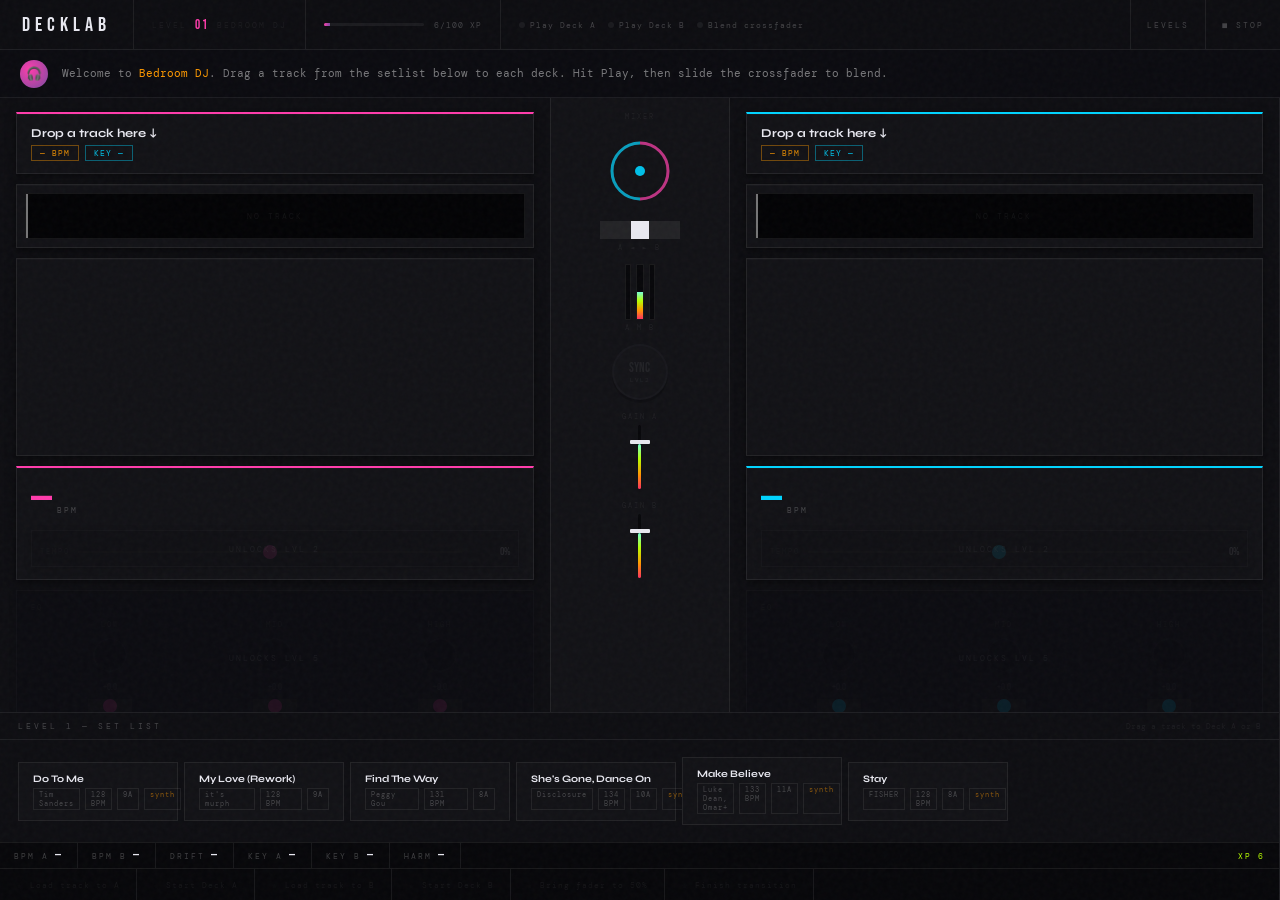
==== decklab-game.html @ 3d550852 "renamed" ====
<!DOCTYPE html>
<html lang="en">
<head>
<meta charset="UTF-8">
<meta name="viewport" content="width=device-width, initial-scale=1.0">
<title>DeckLab — Game</title>
<style>
@import url('https://fonts.googleapis.com/css2?family=Bebas+Neue&family=DM+Mono:wght@300;400;500&family=Syne:wght@600;700;800&display=swap');
:root{
  --void:#07070a;--surface:#0e0e12;--panel:#121216;--raised:#1a1a20;
  --border:rgba(255,255,255,.07);--rim:rgba(255,255,255,.12);
  --text:#e8e8f0;--muted:rgba(255,255,255,.22);--dim:rgba(255,255,255,.06);
  --pink:#ff3cac;--purple:#784ba0;--blue:#2575fc;
  --orange:#ff9a00;--cyan:#00d4ff;--green:#78ffd6;--acid:#b8ff00;
  --red:#ff3060;
}
*{margin:0;padding:0;box-sizing:border-box;}
html,body{height:100%;overflow:hidden;}
body{background:var(--void);color:var(--text);font-family:'DM Mono',monospace;display:flex;flex-direction:column;user-select:none;}
body::after{content:'';position:fixed;inset:0;pointer-events:none;z-index:9997;opacity:.03;background-image:url("data:image/svg+xml,%3Csvg viewBox='0 0 200 200' xmlns='http://www.w3.org/2000/svg'%3E%3Cfilter id='n'%3E%3CfeTurbulence type='fractalNoise' baseFrequency='0.9' numOctaves='4' stitchTiles='stitch'/%3E%3C/filter%3E%3Crect width='100%25' height='100%25' filter='url(%23n)'/%3E%3C/svg%3E");}

/* ── TOP BAR ── */
#topbar{
  height:50px;background:rgba(14,14,18,.95);border-bottom:1px solid var(--border);
  display:flex;align-items:center;flex-shrink:0;z-index:200;backdrop-filter:blur(20px);
}
.tb-logo{font-family:'Bebas Neue',sans-serif;font-size:20px;letter-spacing:5px;color:var(--text);padding:0 22px;border-right:1px solid var(--border);height:100%;display:flex;align-items:center;text-decoration:none;}
.tb-logo:hover{opacity:.7;}
.tb-seg{display:flex;align-items:center;gap:8px;padding:0 18px;border-right:1px solid var(--border);height:100%;}
.tb-lbl{font-size:8px;letter-spacing:2px;text-transform:uppercase;color:var(--dim);}
.tb-val{font-family:'Bebas Neue',sans-serif;font-size:14px;color:var(--text);}
.tb-lvl{font-family:'Bebas Neue',sans-serif;font-size:13px;letter-spacing:2px;color:var(--pink);}
/* XP bar */
.xp-wrap{display:flex;align-items:center;gap:10px;padding:0 18px;border-right:1px solid var(--border);height:100%;}
.xp-track{width:100px;height:3px;background:var(--dim);border-radius:2px;overflow:hidden;}
.xp-fill{height:100%;background:linear-gradient(90deg,var(--pink),var(--purple));transition:width .5s cubic-bezier(.22,1,.36,1);}
.xp-label{font-size:8px;letter-spacing:1px;color:var(--muted);}
/* Objectives */
.obj-strip{display:flex;align-items:center;gap:12px;padding:0 18px;height:100%;}
.obj-item{display:flex;align-items:center;gap:5px;font-size:8px;letter-spacing:1px;color:var(--muted);}
.obj-dot{width:6px;height:6px;border-radius:50%;background:var(--dim);transition:all .3s;flex-shrink:0;}
.obj-dot.done{background:var(--green);box-shadow:0 0 8px var(--green);}
.tb-right{margin-left:auto;display:flex;height:100%;}
.tb-btn{height:100%;padding:0 16px;border:none;border-left:1px solid var(--border);background:transparent;color:var(--muted);font-family:'DM Mono',monospace;font-size:8px;letter-spacing:2px;text-transform:uppercase;cursor:pointer;transition:all .2s;}
.tb-btn:hover{color:var(--text);background:var(--raised);}

/* ── COACH ── */
#coachbar{
  min-height:48px;background:rgba(12,12,16,.95);border-bottom:1px solid var(--border);
  display:flex;align-items:center;padding:8px 20px;gap:14px;flex-shrink:0;
}
.coach-aura{width:28px;height:28px;border-radius:50%;background:radial-gradient(circle at 35% 35%,var(--pink),var(--purple));display:flex;align-items:center;justify-content:center;font-size:13px;flex-shrink:0;}
.coach-msg{font-size:11px;color:rgba(255,255,255,.45);flex:1;line-height:1.6;}
.coach-msg em{font-style:normal;color:var(--cyan);}
.coach-msg strong{font-style:normal;color:var(--orange);font-weight:400;}
.quiz-area{display:flex;align-items:center;gap:6px;flex-wrap:wrap;}
.qbtn{padding:4px 12px;font-size:8px;font-family:'DM Mono',monospace;letter-spacing:1px;border:1px solid var(--border);background:transparent;color:var(--muted);cursor:pointer;transition:all .15s;}
.qbtn:hover{border-color:var(--cyan);color:var(--cyan);}
.qbtn.correct{border-color:var(--green)!important;color:var(--green)!important;}
.qbtn.wrong{border-color:var(--red)!important;color:var(--red)!important;}

/* ── MAIN LAYOUT ── */
#main{flex:1;display:flex;overflow:hidden;}
#board-area{flex:1;display:flex;flex-direction:column;overflow:hidden;}
#crowd-panel{width:0;background:var(--surface);border-left:1px solid var(--border);transition:width .4s cubic-bezier(.22,1,.36,1);overflow:hidden;flex-shrink:0;}
#crowd-panel.open{width:260px;}

/* ── DJ BOARD ── */
#dj-board{
  flex:1;display:grid;
  grid-template-columns:1fr 180px 1fr;
  overflow:hidden;background:var(--surface);
}

/* ── DECK SIDE ── */
.deck-side{display:flex;flex-direction:column;overflow:hidden;}
.deck-top{padding:14px 16px;display:flex;flex-direction:column;gap:10px;overflow-y:auto;flex:1;}
.deck-top::-webkit-scrollbar{width:2px;}
.deck-top::-webkit-scrollbar-thumb{background:var(--border);}

/* hardware panel */
.hw{background:var(--panel);border:1px solid var(--border);padding:12px 14px;position:relative;box-shadow:inset 0 1px 0 rgba(255,255,255,.02),0 2px 8px rgba(0,0,0,.5);}
.hw.a-top{border-top:2px solid var(--pink);}
.hw.b-top{border-top:2px solid var(--cyan);}
.hw.locked{opacity:.22;pointer-events:none;position:relative;}
.unlock-chip{position:absolute;inset:0;display:flex;align-items:center;justify-content:center;font-size:8px;letter-spacing:2px;text-transform:uppercase;color:var(--muted);z-index:5;background:rgba(7,7,10,.6);}

/* track info */
.track-info{display:flex;flex-direction:column;gap:5px;}
.track-name{font-family:'Syne',sans-serif;font-size:12px;font-weight:700;white-space:nowrap;overflow:hidden;text-overflow:ellipsis;}
.track-meta{display:flex;gap:6px;flex-wrap:wrap;}
.tmeta{font-size:8px;letter-spacing:1px;text-transform:uppercase;padding:2px 8px;border:1px solid var(--border);color:var(--muted);}
.tmeta.bpm{border-color:rgba(255,154,0,.4);color:rgba(255,154,0,.9);}
.tmeta.key{border-color:rgba(0,212,255,.4);color:rgba(0,212,255,.9);}
.tmeta.compat{border-color:rgba(120,255,214,.4);color:rgba(120,255,214,.9);}
.tmeta.clash{border-color:rgba(255,48,96,.4);color:rgba(255,48,96,.9);}

/* waveform */
.wf{position:relative;height:46px;background:#030305;border:1px solid var(--border);overflow:hidden;}
.wfc{width:100%;height:100%;display:block;}
.wf-ph{position:absolute;top:0;bottom:0;left:0;width:2px;background:rgba(255,255,255,.45);will-change:left;}
.wf-hint{position:absolute;inset:0;display:flex;align-items:center;justify-content:center;font-size:8px;letter-spacing:2px;text-transform:uppercase;color:var(--dim);}

/* PLATTER */
.platter-outer{
  display:flex;justify-content:center;align-items:center;padding:10px;
  background:var(--panel);border:1px solid var(--border);
}
.platter-c{cursor:grab;display:block;}
.platter-c:active{cursor:grabbing;}

/* BPM display */
.bpm-display{display:flex;align-items:baseline;gap:5px;}
.bpm-num{font-family:'Bebas Neue',sans-serif;font-size:42px;line-height:1;}
.deck-a .bpm-num{color:var(--pink);}
.deck-b .bpm-num{color:var(--cyan);}
.bpm-u{font-size:8px;letter-spacing:2px;color:var(--muted);}

/* sliders */
.sl-row{display:flex;align-items:center;gap:8px;margin-top:6px;}
.sl-lbl{font-size:7px;letter-spacing:2px;text-transform:uppercase;color:var(--muted);width:30px;flex-shrink:0;}
.sl-val{font-family:'Bebas Neue',sans-serif;font-size:11px;width:40px;text-align:right;flex-shrink:0;}
input[type=range]{flex:1;-webkit-appearance:none;height:2px;background:var(--border);outline:none;cursor:pointer;}
input[type=range]::-webkit-slider-thumb{-webkit-appearance:none;width:14px;height:14px;border-radius:50%;cursor:grab;transition:transform .1s;}
input[type=range]:active::-webkit-slider-thumb{transform:scale(1.2);}
.deck-a input[type=range]::-webkit-slider-thumb{background:var(--pink);}
.deck-b input[type=range]::-webkit-slider-thumb{background:var(--cyan);}

/* EQ section */
.eq-section{display:grid;grid-template-columns:1fr 1fr 1fr;gap:8px;}
.eq-band{display:flex;flex-direction:column;align-items:center;gap:4px;}
.eq-band-lbl{font-size:7px;letter-spacing:2px;text-transform:uppercase;color:var(--muted);}
.knob-outer{position:relative;width:44px;}
.knob-c{display:block;cursor:ns-resize;}
.knob-val{font-family:'Bebas Neue',sans-serif;font-size:10px;text-align:center;color:var(--muted);}
/* EQ slider under knob */
.eq-sl{width:44px;-webkit-appearance:none;height:2px;background:var(--border);outline:none;cursor:pointer;margin-top:2px;}
.eq-sl::-webkit-slider-thumb{-webkit-appearance:none;width:10px;height:10px;border-radius:50%;cursor:grab;}
.deck-a .eq-sl::-webkit-slider-thumb{background:var(--pink);}
.deck-b .eq-sl::-webkit-slider-thumb{background:var(--cyan);}

/* transport buttons */
.transport{display:flex;gap:5px;align-items:center;}
.t-btn{flex:1;padding:9px 6px;font-size:8px;letter-spacing:1px;text-transform:uppercase;font-family:'DM Mono',monospace;border:1px solid var(--border);background:var(--raised);color:var(--muted);cursor:pointer;transition:all .15s;box-shadow:0 2px 0 rgba(0,0,0,.5);}
.t-btn:hover{color:var(--text);border-color:var(--rim);}
.t-btn:active{transform:translateY(1px);box-shadow:none;}
.t-btn.playing{border-color:var(--pink);color:var(--pink);background:rgba(255,60,172,.06);}
.deck-b .t-btn.playing{border-color:var(--cyan);color:var(--cyan);background:rgba(0,212,255,.06);}
.t-btn.cue-on{border-color:var(--acid);color:var(--acid);}
.cue-round{width:38px;height:38px;border-radius:50%;border:2px solid var(--border);background:var(--raised);font-size:7px;letter-spacing:1px;text-transform:uppercase;font-family:'DM Mono',monospace;color:var(--muted);cursor:pointer;transition:all .15s;flex-shrink:0;}
.deck-a .cue-round.on{border-color:var(--pink);color:var(--pink);}
.deck-b .cue-round.on{border-color:var(--cyan);color:var(--cyan);}

/* ── MIXER CENTER ── */
#mixer{
  background:var(--panel);border-left:1px solid var(--border);border-right:1px solid var(--border);
  display:flex;flex-direction:column;align-items:center;padding:14px 10px;gap:12px;overflow-y:auto;
}
#mixer::-webkit-scrollbar{width:2px;}
.mx-lbl{font-size:7px;letter-spacing:2px;text-transform:uppercase;color:var(--dim);}
#xf-ring{display:block;}
.xf-wrap{display:flex;flex-direction:column;align-items:center;gap:4px;width:100%;}
#xf-range{width:80px;}
#xf-range::-webkit-slider-thumb{background:var(--text);width:18px;height:18px;border-radius:0;}
.vu-row{display:flex;gap:5px;align-items:flex-end;}
.vu-col{display:flex;flex-direction:column;align-items:center;gap:3px;}
.vu{width:6px;height:56px;background:var(--void);border:1px solid var(--border);border-radius:1px;position:relative;overflow:hidden;}
.vu-fill{position:absolute;bottom:0;left:0;right:0;background:linear-gradient(to top,var(--red),var(--orange),var(--acid),var(--green));transition:height .06s;}
.sync-round{
  width:56px;height:56px;border-radius:50%;border:2px solid var(--border);
  background:var(--raised);font-family:'Bebas Neue',sans-serif;font-size:13px;
  color:var(--muted);cursor:pointer;transition:all .25s;
  box-shadow:0 3px 0 rgba(0,0,0,.6);display:flex;flex-direction:column;align-items:center;justify-content:center;
}
.sync-round:active{transform:translateY(2px);box-shadow:none;}
.sync-round.on{border-color:var(--acid);color:var(--acid);box-shadow:0 3px 0 rgba(0,0,0,.6),0 0 20px rgba(184,255,0,.15);}
.sync-sub{font-size:6px;letter-spacing:1px;font-family:'DM Mono',monospace;color:inherit;}
.gain-wrap{width:100%;display:flex;flex-direction:column;align-items:center;gap:4px;}
.fader-t{width:3px;height:64px;background:var(--void);border-radius:2px;position:relative;cursor:ns-resize;margin:0 auto;}
.fader-fill{position:absolute;bottom:0;left:0;right:0;border-radius:2px;background:linear-gradient(to top,var(--red),var(--orange),var(--acid),var(--green));}
.fader-th{position:absolute;left:50%;transform:translateX(-50%);width:20px;height:4px;background:var(--text);border-radius:1px;cursor:ns-resize;}

/* ── STATUS BAR ── */
#statusbar{
  height:26px;background:var(--void);border-top:1px solid var(--border);
  display:flex;align-items:center;flex-shrink:0;font-size:8px;letter-spacing:2px;text-transform:uppercase;color:var(--muted);
}
.sb{display:flex;align-items:center;gap:6px;padding:0 14px;border-right:1px solid var(--border);height:100%;}
.sb-v{color:var(--text);font-family:'Bebas Neue',sans-serif;font-size:12px;}
.ok{color:var(--green)!important;}.warn{color:var(--orange)!important;}.bad{color:var(--red)!important;}
.sb-right{margin-left:auto;border-right:none;color:var(--acid);}

/* ── SETLIST PANEL (below board) ── */
#setlist-panel{
  height:130px;background:var(--surface);border-top:1px solid var(--border);
  flex-shrink:0;display:flex;flex-direction:column;overflow:hidden;
}
.sl-header{display:flex;align-items:center;padding:8px 18px;border-bottom:1px solid var(--border);gap:10px;}
.sl-header-label{font-size:8px;letter-spacing:3px;text-transform:uppercase;color:var(--muted);}
.sl-hint{font-size:8px;color:var(--dim);margin-left:auto;}
.sl-tracks{display:flex;gap:6px;padding:10px 18px;overflow-x:auto;flex:1;align-items:center;}
.sl-tracks::-webkit-scrollbar{height:2px;}
.sl-tracks::-webkit-scrollbar-thumb{background:var(--border);}

.track-card{
  flex-shrink:0;padding:10px 14px;
  background:var(--panel);border:1px solid var(--border);
  cursor:grab;transition:all .2s;width:160px;
  position:relative;
}
.track-card:hover{border-color:var(--rim);}
.track-card.dragging{opacity:.4;cursor:grabbing;}
.track-card.played{opacity:.35;}
.tc-name{font-family:'Syne',sans-serif;font-size:10px;font-weight:700;white-space:nowrap;overflow:hidden;text-overflow:ellipsis;margin-bottom:3px;}
.tc-meta{display:flex;gap:5px;}
.tc-tag{font-size:7px;letter-spacing:1px;padding:1px 5px;border:1px solid var(--border);color:var(--muted);}

/* Drop zones on decks */
.deck-drop-zone{
  position:absolute;inset:0;border:2px dashed transparent;
  background:transparent;transition:all .2s;z-index:10;pointer-events:none;
}
.deck-drop-zone.active{
  border-color:rgba(255,255,255,.2);
  background:rgba(255,255,255,.03);
}

/* ── CAMELOT POPUP ── */
#camelot-modal{
  position:fixed;inset:0;z-index:9500;
  background:rgba(7,7,10,.88);backdrop-filter:blur(20px);
  display:none;align-items:center;justify-content:center;
}
#camelot-modal.show{display:flex;}
.cm-box{background:var(--surface);border:1px solid var(--border);padding:36px;max-width:520px;width:90%;}
.cm-title{font-family:'Bebas Neue',sans-serif;font-size:42px;margin-bottom:6px;}
.cm-sub{font-size:10px;color:var(--muted);margin-bottom:24px;line-height:1.7;}
#camelot-canvas{display:block;margin:0 auto 20px;}
.cm-close{padding:10px 24px;font-size:9px;letter-spacing:3px;text-transform:uppercase;font-family:'DM Mono',monospace;border:1px solid var(--border);background:transparent;color:var(--muted);cursor:pointer;transition:all .2s;}
.cm-close:hover{border-color:var(--rim);color:var(--text);}

/* ── CROWD PANEL ── */
#crowd-panel{display:flex;flex-direction:column;}
.crowd-header{padding:14px 16px;border-bottom:1px solid var(--border);}
.crowd-title{font-size:9px;letter-spacing:3px;text-transform:uppercase;color:var(--muted);margin-bottom:4px;}
.crowd-meters{display:flex;gap:16px;margin-top:8px;}
.cm-item{flex:1;}
.cm-item-lbl{font-size:7px;letter-spacing:1px;text-transform:uppercase;color:var(--dim);margin-bottom:4px;}
.cm-bar{height:3px;background:var(--dim);border-radius:2px;overflow:hidden;}
.cm-fill{height:100%;border-radius:2px;transition:width .8s ease;}
.crowd-msgs{flex:1;overflow-y:auto;padding:8px;display:flex;flex-direction:column;gap:5px;}
.crowd-msgs::-webkit-scrollbar{width:2px;}
.crowd-msg-bubble{
  background:var(--panel);border:1px solid var(--border);
  padding:8px 10px;font-size:9px;line-height:1.5;
  color:rgba(255,255,255,.5);border-radius:2px;
  animation:msgIn .3s ease;
}
.crowd-msg-bubble .msg-name{color:var(--orange);font-size:8px;letter-spacing:1px;display:block;margin-bottom:3px;}
@keyframes msgIn{from{opacity:0;transform:translateY(6px)}to{opacity:1;transform:none}}

/* ── LEVEL COMPLETE ── */
#lvl-complete{
  position:fixed;inset:0;z-index:9800;
  background:rgba(7,7,10,.96);backdrop-filter:blur(20px);
  display:none;flex-direction:column;align-items:center;justify-content:center;padding:40px;
}
#lvl-complete.show{display:flex;}
.lc-eye{font-size:9px;letter-spacing:4px;text-transform:uppercase;color:var(--muted);margin-bottom:10px;}
.lc-title{font-family:'Bebas Neue',sans-serif;font-size:80px;color:#fff;line-height:.9;margin-bottom:6px;text-align:center;}
.lc-stars-row{display:flex;gap:12px;font-size:40px;margin:20px 0;}
.lc-grid{display:flex;gap:2px;margin-bottom:32px;}
.lc-stat{background:var(--surface);border:1px solid var(--border);padding:20px 28px;text-align:center;}
.lc-sv{font-family:'Bebas Neue',sans-serif;font-size:48px;color:var(--pink);line-height:1;}
.lc-sl{font-size:8px;letter-spacing:2px;text-transform:uppercase;color:var(--muted);margin-top:4px;}
.lc-tip{max-width:440px;font-size:11px;line-height:1.9;color:rgba(255,255,255,.3);text-align:center;margin-bottom:30px;}
.lc-actions{display:flex;gap:10px;}
.lc-btn{padding:12px 28px;font-size:9px;letter-spacing:3px;text-transform:uppercase;font-family:'DM Mono',monospace;border:1px solid;cursor:pointer;background:transparent;transition:all .2s;}
.lc-btn.p{border-color:var(--pink);color:var(--pink);}
.lc-btn.p:hover{background:var(--pink);color:var(--void);}
.lc-btn.s{border-color:var(--border);color:var(--muted);}
.lc-btn.s:hover{border-color:var(--rim);color:var(--text);}

/* ── TASK TIMELINE ── */
#task-bar{
  height:32px;background:var(--void);border-top:1px solid var(--border);
  display:flex;align-items:center;gap:0;flex-shrink:0;overflow:hidden;
}
.task-item{
  display:flex;align-items:center;gap:6px;padding:0 16px;
  border-right:1px solid var(--border);height:100%;
  font-size:8px;letter-spacing:1px;color:var(--dim);white-space:nowrap;
}
.task-star{font-size:11px;opacity:.2;transition:all .3s;}
.task-star.earned{opacity:1;text-shadow:0 0 10px var(--acid);}

/* toast */
#toast{
  position:fixed;bottom:44px;left:50%;transform:translateX(-50%) translateY(12px);
  opacity:0;background:var(--surface);border:1px solid rgba(120,255,214,.25);
  padding:10px 24px;font-size:9px;letter-spacing:3px;text-transform:uppercase;
  color:var(--green);transition:all .35s;pointer-events:none;z-index:9000;
}
#toast.show{opacity:1;transform:translateX(-50%) translateY(0);}

::-webkit-scrollbar{width:2px;}::-webkit-scrollbar-track{background:transparent;}::-webkit-scrollbar-thumb{background:var(--border);}
</style>
</head>
<body>

<!-- TOP BAR -->
<div id="topbar">
  <a href="decklab-landing.html" class="tb-logo">DeckLab</a>
  <div class="tb-seg">
    <span class="tb-lbl">LEVEL</span>
    <span class="tb-lvl" id="tb-lvl">01</span>
    <span class="tb-lbl" id="tb-lvlname">Bedroom DJ</span>
  </div>
  <div class="xp-wrap">
    <div class="xp-track"><div class="xp-fill" id="xp-fill" style="width:0%"></div></div>
    <span class="xp-label"><span id="xp-now">0</span>/<span id="xp-max">100</span> XP</span>
  </div>
  <div class="obj-strip" id="obj-strip"></div>
  <div class="tb-right">
    <button class="tb-btn" onclick="window.location='decklab-levels.html'">Levels</button>
    <button class="tb-btn" onclick="hardStop()">■ Stop</button>
  </div>
</div>

<!-- COACH -->
<div id="coachbar">
  <div class="coach-aura">🎧</div>
  <div class="coach-msg" id="coach-msg">Loading level…</div>
  <div class="quiz-area" id="quiz-area"></div>
</div>

<!-- MAIN -->
<div id="main">
  <div id="board-area">

    <!-- DJ BOARD -->
    <div id="dj-board">

      <!-- DECK A -->
      <div class="deck-side deck-a" id="deck-a-side">
        <div class="deck-top" id="dt-a">
          <div class="deck-drop-zone" id="drop-a"></div>

          <!-- Track info -->
          <div class="hw a-top">
            <div class="track-info" id="tinfo-a">
              <div class="track-name" id="tname-a">Drop a track here ↓</div>
              <div class="track-meta" id="tmeta-a">
                <span class="tmeta bpm" id="tbpm-a">— BPM</span>
                <span class="tmeta key" id="tkey-a">Key —</span>
              </div>
            </div>
          </div>

          <!-- Waveform -->
          <div class="hw" style="padding:8px;">
            <div class="wf" id="wf-a">
              <canvas class="wfc" id="wfc-a"></canvas>
              <div class="wf-ph" id="ph-a" style="left:0"></div>
              <div class="wf-hint" id="wfh-a">NO TRACK</div>
            </div>
          </div>

          <!-- Platter -->
          <div class="platter-outer hw">
            <canvas class="platter-c" id="plt-a" width="176" height="176"></canvas>
          </div>

          <!-- BPM + Pitch (locked L1) -->
          <div class="hw a-top">
            <div class="bpm-display">
              <span class="bpm-num" id="bnum-a">—</span>
              <span class="bpm-u">BPM</span>
            </div>
            <div class="hw locked" id="pitch-a-wrap" style="margin-top:8px;padding:8px;">
              <div class="unlock-chip" id="pitch-a-lock">Unlocks Lvl 2</div>
              <div class="sl-row">
                <span class="sl-lbl">TEMPO</span>
                <input type="range" id="pitch-a" min="-8" max="8" step="0.05" value="0" oninput="pitchChange('a')">
                <span class="sl-val" id="pval-a">0%</span>
              </div>
            </div>
          </div>

          <!-- EQ (locked L1-4) -->
          <div class="hw locked" id="eq-a-wrap">
            <div class="unlock-chip" id="eq-a-lock">Unlocks Lvl 5</div>
            <div style="font-size:7px;letter-spacing:2px;text-transform:uppercase;color:var(--muted);margin-bottom:8px;">EQ</div>
            <div class="eq-section" id="eq-a"></div>
          </div>

          <!-- Transport -->
          <div class="hw a-top">
            <div class="transport">
              <button class="t-btn" style="flex:2;padding:10px;" id="pbtn-a" onclick="togglePlay('a')">▶ PLAY</button>
              <button class="t-btn" id="nudge-al" onclick="nudge('a',-0.08)" style="opacity:.25;pointer-events:none">◀</button>
              <button class="t-btn" id="nudge-ar" onclick="nudge('a',0.08)" style="opacity:.25;pointer-events:none">▶</button>
              <button class="cue-round" id="cbtn-a" onclick="hitCue('a')">CUE</button>
            </div>
          </div>
        </div>
      </div>

      <!-- MIXER -->
      <div id="mixer">
        <div class="mx-lbl">MIXER</div>
        <canvas id="xf-ring" width="76" height="76"></canvas>
        <div class="xf-wrap">
          <input type="range" id="xf-range" min="0" max="100" value="50" oninput="xfChange()">
          <div class="mx-lbl">A ◄ ► B</div>
        </div>
        <div class="vu-row">
          <div class="vu-col"><div class="vu"><div class="vu-fill" id="vu-a" style="height:0%"></div></div><div class="mx-lbl">A</div></div>
          <div class="vu-col"><div class="vu" style="width:8px"><div class="vu-fill" id="vu-m" style="height:50%"></div></div><div class="mx-lbl">M</div></div>
          <div class="vu-col"><div class="vu"><div class="vu-fill" id="vu-b" style="height:0%"></div></div><div class="mx-lbl">B</div></div>
        </div>
        <button class="sync-round" id="sync-btn" onclick="syncDecks()">
          SYNC<span class="sync-sub" id="sync-sub">LVL2</span>
        </button>
        <div class="gain-wrap">
          <div class="mx-lbl">GAIN A</div>
          <div class="fader-t" id="gain-a-t">
            <div class="fader-fill" id="gain-a-fill" style="height:70%"></div>
            <div class="fader-th" id="gain-a-th" style="bottom:70%"></div>
          </div>
        </div>
        <div class="gain-wrap">
          <div class="mx-lbl">GAIN B</div>
          <div class="fader-t" id="gain-b-t">
            <div class="fader-fill" id="gain-b-fill" style="height:70%"></div>
            <div class="fader-th" id="gain-b-th" style="bottom:70%"></div>
          </div>
        </div>
      </div>

      <!-- DECK B -->
      <div class="deck-side deck-b" id="deck-b-side">
        <div class="deck-top" id="dt-b">
          <div class="deck-drop-zone" id="drop-b"></div>

          <div class="hw b-top">
            <div class="track-info" id="tinfo-b">
              <div class="track-name" id="tname-b">Drop a track here ↓</div>
              <div class="track-meta" id="tmeta-b">
                <span class="tmeta bpm" id="tbpm-b">— BPM</span>
                <span class="tmeta key" id="tkey-b">Key —</span>
              </div>
            </div>
          </div>

          <div class="hw" style="padding:8px;">
            <div class="wf" id="wf-b">
              <canvas class="wfc" id="wfc-b"></canvas>
              <div class="wf-ph" id="ph-b" style="left:0"></div>
              <div class="wf-hint" id="wfh-b">NO TRACK</div>
            </div>
          </div>

          <div class="platter-outer hw">
            <canvas class="platter-c" id="plt-b" width="176" height="176"></canvas>
          </div>

          <div class="hw b-top">
            <div class="bpm-display">
              <span class="bpm-num" id="bnum-b">—</span>
              <span class="bpm-u">BPM</span>
            </div>
            <div class="hw locked" id="pitch-b-wrap" style="margin-top:8px;padding:8px;">
              <div class="unlock-chip" id="pitch-b-lock">Unlocks Lvl 2</div>
              <div class="sl-row">
                <span class="sl-lbl">TEMPO</span>
                <input type="range" id="pitch-b" min="-8" max="8" step="0.05" value="0" oninput="pitchChange('b')">
                <span class="sl-val" id="pval-b">0%</span>
              </div>
            </div>
          </div>

          <div class="hw locked" id="eq-b-wrap">
            <div class="unlock-chip" id="eq-b-lock">Unlocks Lvl 5</div>
            <div style="font-size:7px;letter-spacing:2px;text-transform:uppercase;color:var(--muted);margin-bottom:8px;">EQ</div>
            <div class="eq-section" id="eq-b"></div>
          </div>

          <div class="hw b-top">
            <div class="transport">
              <button class="t-btn" style="flex:2;padding:10px;" id="pbtn-b" onclick="togglePlay('b')">▶ PLAY</button>
              <button class="t-btn" id="nudge-bl" onclick="nudge('b',-0.08)" style="opacity:.25;pointer-events:none">◀</button>
              <button class="t-btn" id="nudge-br" onclick="nudge('b',0.08)" style="opacity:.25;pointer-events:none">▶</button>
              <button class="cue-round" id="cbtn-b" onclick="hitCue('b')">CUE</button>
            </div>
          </div>
        </div>
      </div>
    </div><!-- /dj-board -->

    <!-- SETLIST -->
    <div id="setlist-panel">
      <div class="sl-header">
        <span class="sl-header-label" id="sl-level-label">Level 1 — Set List</span>
        <span class="sl-hint">Drag a track to Deck A or B</span>
      </div>
      <div class="sl-tracks" id="sl-tracks"></div>
    </div>

    <!-- STATUS BAR -->
    <div id="statusbar">
      <div class="sb"><span>BPM A</span><span class="sb-v" id="sb-ba">—</span></div>
      <div class="sb"><span>BPM B</span><span class="sb-v" id="sb-bb">—</span></div>
      <div class="sb"><span>DRIFT</span><span class="sb-v" id="sb-drift">—</span></div>
      <div class="sb"><span>KEY A</span><span class="sb-v" id="sb-ka">—</span></div>
      <div class="sb"><span>KEY B</span><span class="sb-v" id="sb-kb">—</span></div>
      <div class="sb"><span>HARM</span><span class="sb-v" id="sb-harm">—</span></div>
      <div class="sb sb-right">XP <span id="sb-xp">0</span></div>
    </div>

    <!-- TASK TIMELINE -->
    <div id="task-bar" id="task-bar"></div>
  </div><!-- /board-area -->

  <!-- CROWD PANEL -->
  <div id="crowd-panel">
    <div class="crowd-header">
      <div class="crowd-title">Crowd Sim</div>
      <div class="crowd-meters">
        <div class="cm-item">
          <div class="cm-item-lbl">Energy</div>
          <div class="cm-bar"><div class="cm-fill" id="crowd-energy" style="width:30%;background:linear-gradient(90deg,var(--pink),var(--orange))"></div></div>
        </div>
        <div class="cm-item">
          <div class="cm-item-lbl">Vibe</div>
          <div class="cm-bar"><div class="cm-fill" id="crowd-vibe" style="width:50%;background:linear-gradient(90deg,var(--blue),var(--cyan))"></div></div>
        </div>
      </div>
    </div>
    <div class="crowd-msgs" id="crowd-msgs"></div>
  </div>
</div><!-- /main -->

<!-- CAMELOT POPUP -->
<div id="camelot-modal">
  <div class="cm-box">
    <div class="cm-title">Camelot Wheel</div>
    <div class="cm-sub">Adjacent keys (±1) blend harmonically. Same number = perfect match.<br>Letters: A = minor, B = major. Mix within neighbors to stay musical.</div>
    <canvas id="camelot-canvas" width="280" height="280"></canvas>
    <button class="cm-close" onclick="document.getElementById('camelot-modal').classList.remove('show')">Close → Keep Mixing</button>
  </div>
</div>

<!-- LEVEL COMPLETE -->
<div id="lvl-complete">
  <div class="lc-eye">Level Complete</div>
  <div class="lc-title" id="lc-title">BEDROOM DJ</div>
  <div class="lc-stars-row" id="lc-stars-row">⭐⭐⭐</div>
  <div class="lc-grid">
    <div class="lc-stat"><div class="lc-sv" id="lc-xp">0</div><div class="lc-sl">XP</div></div>
    <div class="lc-stat"><div class="lc-sv" id="lc-objs">0/3</div><div class="lc-sl">Objectives</div></div>
    <div class="lc-stat"><div class="lc-sv" id="lc-time">0:00</div><div class="lc-sl">Time</div></div>
  </div>
  <div class="lc-tip" id="lc-tip"></div>
  <div class="lc-actions">
    <button class="lc-btn p" id="lc-next-btn" onclick="nextLevel()">→ Next Level</button>
    <button class="lc-btn s" onclick="window.location='decklab-levels.html'">← All Levels</button>
  </div>
</div>

<div id="toast"></div>

<script>
// ══════════════════════════════════════════════
//  TRACK LIBRARY
//  To add real audio: set src: './tracks/trackNN.mp3'
// ══════════════════════════════════════════════
const TRACK_LIBRARY = [
  // Level 1
  {id:1,  name:"Do To Me",           artist:"Tim Sanders",              bpm:128, key:"9A",  camelot:"9A",  src:null},
  {id:2,  name:"My Love (Rework)",   artist:"it's murph",               bpm:128, key:"9A",  camelot:"9A",  src:"/tracks/my-love.mp3"},
  {id:3,  name:"Find The Way",       artist:"Peggy Gou",                bpm:131, key:"8A",  camelot:"8A",  src:"./tracks/Find The Way.mp3"},
  {id:4,  name:"She's Gone, Dance On",artist:"Disclosure",              bpm:134, key:"10A", camelot:"10A", src:null},
  {id:5,  name:"Make Believe",       artist:"Luke Dean, Omar+",         bpm:133, key:"11A", camelot:"11A", src:null},
  {id:6,  name:"Stay",               artist:"FISHER",                   bpm:128, key:"8A",  camelot:"8A",  src:null},
  // Level 2
  {id:7,  name:"Make Believe",       artist:"Jigitz",                   bpm:146, key:"9A",  camelot:"9A",  src:null},
  {id:8,  name:"I Guess We're Not the Same",artist:"Sammy Virji",       bpm:140, key:"10A", camelot:"10A", src:null},
  {id:9,  name:"Picanya 2400",       artist:"KETTAMA",                  bpm:135, key:"8A",  camelot:"8A",  src:null},
  {id:10, name:"Still Sleepless",    artist:"D.O.D, Carla Monroe",      bpm:126, key:"7A",  camelot:"7A",  src:null},
  {id:11, name:"sh!ne",              artist:"Disco Lines, wes mills",   bpm:140, key:"9A",  camelot:"9A",  src:null},
  // Level 3
  {id:12, name:"Can't Let You Go",   artist:"Oden & Fatzo",             bpm:130, key:"8B",  camelot:"8B",  src:null},
  {id:13, name:"Lady Love",          artist:"Oden & Fatzo, Camden Cox", bpm:126, key:"7B",  camelot:"7B",  src:null},
  {id:14, name:"Real Love",          artist:"Retrowaves",               bpm:128, key:"5A",  camelot:"5A",  src:null},
  {id:15, name:"High and I Like It", artist:"It's Murph, Evalyn",       bpm:128, key:"3B",  camelot:"3B",  src:null},
  // Level 4
  {id:16, name:"Thin Line",          artist:"John Summit, Guz",         bpm:125, key:"6A",  camelot:"6A",  src:null},
  {id:17, name:"In Plain Sight (Always)",artist:"camoufly",             bpm:133, key:"10A", camelot:"10A", src:null},
  {id:18, name:"tell you straight",  artist:"Jigitz",                   bpm:148, key:"11A", camelot:"11A", src:null},
  {id:19, name:"The Less I Know (Remix)",artist:"Mau P",               bpm:128, key:"9A",  camelot:"9A",  src:null},
  // Level 5
  {id:20, name:"Desire",             artist:"Chris Stussy",             bpm:134, key:"11A", camelot:"11A", src:null},
  {id:21, name:"ROOM202",            artist:"Knock2, fussy",            bpm:126, key:"6A",  camelot:"6A",  src:null},
  {id:22, name:"FORMATIONS",         artist:"Mild Minds",               bpm:114, key:"5A",  camelot:"5A",  src:null},
  {id:23, name:"On & On",            artist:"Chris Lake, Yael Watchman",bpm:129, key:"9A",  camelot:"9A",  src:null},
];

// ══════════════════════════════════════════════
//  LEVEL CONFIG
// ══════════════════════════════════════════════
const LEVELS = {
  1:{
    name:'Bedroom DJ', num:'01',
    xpGoal:100,
    trackIds:[1,2,3,4,5,6],
    objectives:[
      {id:'play_a',  label:'Play Deck A'},
      {id:'play_b',  label:'Play Deck B'},
      {id:'xf_blend',label:'Blend crossfader'},
    ],
    tasks:[
      {id:'load_a',  label:'Load track to A'},
      {id:'play_a',  label:'Start Deck A'},
      {id:'load_b',  label:'Load track to B'},
      {id:'play_b',  label:'Start Deck B'},
      {id:'xf_mid',  label:'Bring fader to 50%'},
      {id:'finish',  label:'Finish transition'},
    ],
    unlock:{pitch:false,nudge:false,sync:false,eq:false,cue:false,crowd:false},
    tip:'Level 2 unlocks the tempo slider and SYNC button — the real tools of beatmatching.',
    coachIntro:'Welcome to <strong>Bedroom DJ</strong>. Drag a track from the setlist below to each deck. Hit Play, then slide the crossfader to blend.'
  },
  2:{
    name:'Backyard Boiler', num:'02',
    xpGoal:200,
    trackIds:[7,8,9,10,11],
    objectives:[
      {id:'sync_bpm', label:'Sync BPM'},
      {id:'nudge_use',label:'Nudge to align'},
      {id:'hold_blend',label:'Hold 20s blend'},
    ],
    tasks:[
      {id:'load_both',label:'Load both decks'},
      {id:'check_bpm',label:'Check BPM gap'},
      {id:'use_pitch',label:'Use tempo slider'},
      {id:'sync_it',  label:'Hit SYNC'},
      {id:'nudge_it', label:'Nudge beats in phase'},
      {id:'blend',    label:'Blend over 20s'},
    ],
    unlock:{pitch:true,nudge:true,sync:true,eq:false,cue:false,crowd:false},
    tip:'Level 3 unlocks the Camelot Wheel — harmonic mixing makes transitions sound musical.',
    coachIntro:'<strong>Backyard Boiler.</strong> Pitch slider and SYNC are unlocked. These tracks have different BPMs — use SYNC to lock them, then nudge to align the beats.'
  },
  3:{
    name:'Frat Basement', num:'03',
    xpGoal:250,
    trackIds:[12,13,14,15],
    objectives:[
      {id:'harmonic_mix',  label:'Make harmonic mix'},
      {id:'camelot_check', label:'Check Camelot Wheel'},
      {id:'key_match',     label:'Match adjacent keys'},
    ],
    tasks:[
      {id:'open_camelot',label:'Open Camelot Wheel'},
      {id:'check_keys',  label:'Check key compatibility'},
      {id:'pick_adjacent',label:'Pick adjacent key track'},
      {id:'blend_keys',  label:'Blend harmonically'},
    ],
    unlock:{pitch:true,nudge:true,sync:true,eq:false,cue:false,crowd:false},
    tip:'Level 4 unlocks cue points and introduces the crowd simulator.',
    coachIntro:'<strong>Frat Basement.</strong> Keys matter now. Tap the <em>Camelot</em> button to see the wheel. Pick tracks that are adjacent (±1) or the same number for harmonic blends.',
    showCamelot:true
  },
  4:{
    name:'Sunrise Rooftop', num:'04',
    xpGoal:300,
    trackIds:[16,17,18,19],
    objectives:[
      {id:'set_cue',    label:'Set a cue point (press 1 or 2)'},
      {id:'use_cue',    label:'Jump back to cue'},
      {id:'crowd_happy',label:'Keep crowd energy > 60%'},
    ],
    tasks:[
      {id:'set_cue_a',  label:'Set cue on Deck A (key 1)'},
      {id:'set_cue_b',  label:'Set cue on Deck B (key 2)'},
      {id:'punch_in',   label:'Punch in from cue'},
      {id:'crowd_peak', label:'Get crowd energy > 60%'},
    ],
    unlock:{pitch:true,nudge:true,sync:true,eq:false,cue:true,crowd:true},
    tip:'Level 5 unlocks 3-band EQ per deck — the most powerful mixing tool.',
    coachIntro:'<strong>Sunrise Rooftop.</strong> Cue points are unlocked (press keyboard <em>1</em> for Deck A, <em>2</em> for Deck B). Crowd simulator is live — keep them happy.'
  },
  5:{
    name:'Festival Gate', num:'05',
    xpGoal:400,
    trackIds:[20,21,22,23],
    objectives:[
      {id:'bass_swap',  label:'Execute a bass swap'},
      {id:'eq_hi_cut',  label:'Cut highs for drop effect'},
      {id:'crowd_75',   label:'Hold crowd energy > 75%'},
    ],
    tasks:[
      {id:'lower_low_b',label:'Cut LOW on Deck B'},
      {id:'blend_over', label:'Blend crossfader over'},
      {id:'restore_bass',label:'Bring bass back on B'},
      {id:'cut_a_bass', label:'Cut LOW on Deck A'},
      {id:'crowd_high', label:'Crowd > 75% for 30s'},
    ],
    unlock:{pitch:true,nudge:true,sync:true,eq:true,cue:true,crowd:true},
    tip:'Level 6 is the full Headliner mode — every track, full crowd, no guidance.',
    coachIntro:'<strong>Festival Gate.</strong> 3-band EQ is unlocked. Master the bass swap: cut the LOW on Deck B → blend the fader → bring it back → cut Deck A\'s bass.'
  },
  6:{
    name:'Headliner', num:'06',
    xpGoal:500,
    trackIds:[1,2,3,4,5,6,7,8,9,10,11,12,13,14,15,16,17,18,19,20,21,22,23],
    objectives:[
      {id:'full_set',   label:'Play 6+ tracks'},
      {id:'no_trainwreck',label:'No key clashes'},
      {id:'crowd_80',   label:'Crowd peaks above 80%'},
    ],
    tasks:[
      {id:'play_6',     label:'Play 6 tracks'},
      {id:'harmonic_set',label:'All harmonic blends'},
      {id:'peak_crowd', label:'Crowd peaks > 80%'},
    ],
    unlock:{pitch:true,nudge:true,sync:true,eq:true,cue:true,crowd:true},
    tip:'You made it. This is what DJing feels like.',
    coachIntro:'<strong>Headliner Mode.</strong> Full setlist. Full crowd. No coaching. Just mix.'
  }
};

// ══════════════════════════════════════════════
//  STATE
// ══════════════════════════════════════════════
let currentLevelNum = parseInt(new URLSearchParams(location.search).get('level')) || 1;
let LVL = LEVELS[currentLevelNum];

const SESSION = {
  xp:0, startTime:Date.now(),
  objsDone:0, tasksDone:new Set(),
  xfMoves:0, blendStart:null, tracksPlayed:new Set(),
  clashCount:0, crowdPeak:0
};

let AC = null;
function getAC(){
  if(!AC) AC = new(window.AudioContext||window.webkitAudioContext)();
  if(AC.state==='suspended') AC.resume();
  return AC;
}
let masterGain;

const D = {
  a:{buf:null,src:null,gainNode:null,eq:{lo:null,mid:null,hi:null},filter:null,analyser:null,
     playing:false,startedAt:0,pausedAt:0,pitch:1,bpm:null,key:null,duration:0,gainVal:0.8,cuePoint:0,trackId:null},
  b:{buf:null,src:null,gainNode:null,eq:{lo:null,mid:null,hi:null},filter:null,analyser:null,
     playing:false,startedAt:0,pausedAt:0,pitch:1,bpm:null,key:null,duration:0,gainVal:0.8,cuePoint:0,trackId:null}
};

let platterAngle={a:0,b:0};
let crowdEnergy=30,crowdVibe=50,crowdTick=0;

// ══════════════════════════════════════════════
//  AUDIO CHAIN
// ══════════════════════════════════════════════
function buildChain(deck){
  const ac=getAC();
  if(!masterGain){masterGain=ac.createGain();masterGain.gain.value=0.82;masterGain.connect(ac.destination);}
  const d=D[deck];
  d.eq.lo=ac.createBiquadFilter();d.eq.lo.type='lowshelf';d.eq.lo.frequency.value=250;d.eq.lo.gain.value=0;
  d.eq.mid=ac.createBiquadFilter();d.eq.mid.type='peaking';d.eq.mid.frequency.value=1200;d.eq.mid.Q.value=0.8;d.eq.mid.gain.value=0;
  d.eq.hi=ac.createBiquadFilter();d.eq.hi.type='highshelf';d.eq.hi.frequency.value=4000;d.eq.hi.gain.value=0;
  d.filter=ac.createBiquadFilter();d.filter.type='lowpass';d.filter.frequency.value=20000;
  d.analyser=ac.createAnalyser();d.analyser.fftSize=256;d.analyser.smoothingTimeConstant=0.8;
  d.gainNode=ac.createGain();d.gainNode.gain.value=d.gainVal;
  d.eq.lo.connect(d.eq.mid);d.eq.mid.connect(d.eq.hi);d.eq.hi.connect(d.filter);
  d.filter.connect(d.analyser);d.analyser.connect(d.gainNode);d.gainNode.connect(masterGain);
}

// ── SYNTHESIZE TRACK FROM TRACK DATA ──
function synthTrack(trackData, duration=90){
  const ac=getAC();const sr=ac.sampleRate;
  const buf=ac.createBuffer(2,Math.round(sr*duration),sr);
  const bpm=trackData.bpm;
  const rootNote=trackData.camelot||'9A';
  // Map camelot to root freq approximation
  const rootFreqs={'1A':261,'2A':277,'3A':294,'4A':311,'5A':330,'6A':349,'7A':370,'8A':392,'9A':415,'10A':440,'11A':466,'12A':494,'1B':277,'2B':294,'3B':311,'4B':330,'5B':349,'6B':370,'7B':392,'8B':415,'9B':440,'10B':466,'11B':494,'12B':523};
  const rootHz=rootFreqs[rootNote]||415;
  for(let ch=0;ch<2;ch++){
    const data=buf.getChannelData(ch);
    const spb=sr*60/bpm,sp16=spb/4;
    for(let i=0;i<data.length;i++){
      let s=0;
      const step=Math.floor(i/sp16)%16;
      const in16=(i%sp16)/sp16;
      // Kick
      if(step===0||step===8){const t=in16;s+=Math.sin(2*Math.PI*(150*Math.exp(-t*9))*t)*Math.exp(-t*8)*.75;}
      // Snare
      if(step===4||step===12){const t=in16;s+=(Math.random()*2-1)*Math.exp(-t*14)*.35;}
      // Hat
      s+=(Math.random()*2-1)*Math.exp(-in16*22)*((step%2===0)?.1:.05);
      // Bass
      if(step===0||step===8){const t=in16;for(let h=1;h<=3;h++)s+=Math.sin(2*Math.PI*rootHz/2*h*t)/h*Math.exp(-t*5)*.4;}
      // Pad
      const padT=i/sr;
      s+=Math.sin(2*Math.PI*rootHz*2*padT)*.1+Math.sin(2*Math.PI*rootHz*3*padT)*.06;
      // Phrase env
      const phraseLen=spb*16,phrasePos=(i%phraseLen)/phraseLen;
      const env=Math.min(phrasePos*8,1)*Math.min((1-phrasePos)*8,1);
      data[i]=Math.max(-1,Math.min(1,s*env*.82));
    }
  }
  return buf;
}

// ── LOAD TRACK ONTO DECK ──
async function loadTrackToDeck(trackData, deck){
  getAC();
  if(!D[deck].gainNode) buildChain(deck);
  const d=D[deck];
  if(d.playing){stopDeck(deck);}
  coach('⚙️ Loading <strong>'+trackData.name+'</strong>…',null);
  try{
    if(trackData.src){
      // Real audio file
      const resp=await fetch(trackData.src);
      const ab=await resp.arrayBuffer();
      d.buf=await AC.decodeAudioData(ab);
    } else {
      // Synthesized fallback
      d.buf=synthTrack(trackData);
    }
    d.duration=d.buf.duration;
    d.bpm=trackData.bpm;
    d.key=trackData.camelot;
    d.pitch=1;d.pausedAt=0;d.trackId=trackData.id;
    // Reset pitch
    document.getElementById(`pitch-${deck}`).value=0;
    document.getElementById(`pval-${deck}`).textContent='0%';
    // UI
    document.getElementById(`tname-${deck}`).textContent=trackData.name+' — '+trackData.artist;
    document.getElementById(`tbpm-${deck}`).textContent=trackData.bpm+' BPM';
    document.getElementById(`tkey-${deck}`).textContent='Key '+trackData.camelot;
    document.getElementById(`bnum-${deck}`).textContent=trackData.bpm;
    document.getElementById(`wfh-${deck}`).style.display='none';
    document.getElementById(`sb-b${deck}`).textContent=trackData.bpm;
    document.getElementById(`sb-k${deck}`).textContent=trackData.camelot;
    // Draw waveform visual
    drawWave(deck);
    updateHarmony();
    SESSION.tracksPlayed.add(trackData.id);
    earnXP(10);
    checkTask('load_a');checkTask('load_b');checkTask('load_both');
    coach('🎵 <strong>'+trackData.name+'</strong> loaded to Deck '+deck.toUpperCase()+' — <em>'+trackData.bpm+' BPM, key '+trackData.camelot+'</em>. Hit Play.',null);
  }catch(e){
    coach('⚠️ Could not load track. If using real files, check the tracks/ folder.',null);
    console.error(e);
  }
}

// ── WAVE VISUAL ──
function drawWave(deck){
  const d=D[deck];if(!d.buf)return;
  const cv=document.getElementById(`wfc-${deck}`);
  const wrap=document.getElementById(`wf-${deck}`);
  cv.width=wrap.offsetWidth*window.devicePixelRatio||2;cv.height=92;
  cv.style.width=wrap.offsetWidth+'px';cv.style.height='46px';
  const c=cv.getContext('2d'),W=cv.width,H=cv.height;
  const ch=d.buf.getChannelData(0);
  const n=300,bs=Math.floor(ch.length/n);
  const data=new Float32Array(n);
  for(let i=0;i<n;i++){let s=0;for(let j=0;j<bs;j++)s+=Math.abs(ch[i*bs+j]);data[i]=s/bs;}
  const mx=Math.max(...data)||1;for(let i=0;i<n;i++)data[i]/=mx;
  c.fillStyle='#030305';c.fillRect(0,0,W,H);
  const isA=deck==='a',bW=W/n;
  data.forEach((v,i)=>{
    const bH=v*H*.88,y=(H-bH)/2;
    const g=c.createLinearGradient(0,y,0,y+bH);
    g.addColorStop(0,isA?'rgba(255,60,172,.85)':'rgba(0,212,255,.85)');
    g.addColorStop(1,isA?'rgba(120,75,160,.18)':'rgba(37,117,252,.18)');
    c.fillStyle=g;c.fillRect(i*bW+.5,y,Math.max(1,bW-.5),bH);
  });
}

// ══════════════════════════════════════════════
//  PLAYBACK
// ══════════════════════════════════════════════
function startDeck(deck){
  const ac=getAC(),d=D[deck];if(!d.buf)return;
  if(d.src){try{d.src.stop();}catch(e){}}
  const src=ac.createBufferSource();
  src.buffer=d.buf;src.playbackRate.value=d.pitch;src.loop=true;
  src.connect(d.eq.lo);
  const off=(d.pausedAt%d.duration+d.duration)%d.duration;
  src.start(0,off);
  d.src=src;d.startedAt=ac.currentTime-off/d.pitch;d.playing=true;
}
function stopDeck(deck){
  const d=D[deck];if(d.src){d.pausedAt=getCT(deck);try{d.src.stop();}catch(e){}d.src=null;}
  d.playing=false;
}
function getCT(deck){
  const d=D[deck];if(!d.buf)return 0;
  if(d.playing)return((AC.currentTime-d.startedAt)*d.pitch)%d.duration;
  return(d.pausedAt+d.duration)%d.duration;
}
function fmt(s){const m=Math.floor(s/60),sc=Math.floor(s%60);return m+':'+(sc<10?'0':'')+sc;}

function togglePlay(deck){
  const d=D[deck];if(!d.buf){coach('Drop a track onto Deck '+deck.toUpperCase()+' first.',null);return;}
  if(d.playing){
    stopDeck(deck);
    document.getElementById(`pbtn-${deck}`).textContent='▶ PLAY';
    document.getElementById(`pbtn-${deck}`).classList.remove('playing');
  } else {
    startDeck(deck);
    document.getElementById(`pbtn-${deck}`).textContent='⏸ PAUSE';
    document.getElementById(`pbtn-${deck}`).classList.add('playing');
    checkTask('play_a');checkTask('play_b');checkTask('load_both');
  }
  checkObj('play_a');checkObj('play_b');
  earnXP(4);
}

function nudge(deck,sec){
  const d=D[deck];if(!d.buf||!LVL.unlock.nudge)return;
  d.pausedAt=getCT(deck)+sec;if(d.playing)startDeck(deck);
  checkObj('nudge_use');checkTask('nudge_it');earnXP(3);
}

function hitCue(deck){
  const d=D[deck];if(!d.buf)return;
  if(LVL.unlock.cue){
    if(!d.playing){d.pausedAt=d.cuePoint;}
    else{d.cuePoint=getCT(deck);document.getElementById(`cbtn-${deck}`).classList.add('on');earnXP(5);checkObj('set_cue');checkTask('set_cue_a');checkTask('set_cue_b');}
  }
}

// Keyboard cue
document.addEventListener('keydown',e=>{
  if(e.key==='1'){hitCue('a');}
  if(e.key==='2'){hitCue('b');}
});

// ── PITCH ──
function pitchChange(deck){
  if(!LVL.unlock.pitch)return;
  const v=parseFloat(document.getElementById(`pitch-${deck}`).value);
  D[deck].pitch=1+v/100;
  if(D[deck].src&&D[deck].playing)D[deck].src.playbackRate.value=D[deck].pitch;
  document.getElementById(`pval-${deck}`).textContent=(v>=0?'+':'')+v.toFixed(1)+'%';
  const bpm=D[deck].bpm;
  if(bpm){const disp=(bpm*D[deck].pitch).toFixed(1);document.getElementById(`bnum-${deck}`).textContent=disp;document.getElementById(`sb-b${deck}`).textContent=disp;}
  document.getElementById('sync-btn').classList.remove('on');
  checkBeatmatch();checkTask('use_pitch');earnXP(2);
}

// ── SYNC ──
function syncDecks(){
  if(!LVL.unlock.sync){coach('Sync unlocks at Level 2.',null);return;}
  if(!D.a.bpm||!D.b.bpm){coach('Load both decks first.',null);return;}
  const ratio=D.a.bpm*D.a.pitch/D.b.bpm;
  const pct=(ratio-1)*100;const cl=Math.max(-8,Math.min(8,pct));
  document.getElementById('pitch-b').value=cl;D.b.pitch=1+cl/100;
  if(D.b.src&&D.b.playing)D.b.src.playbackRate.value=D.b.pitch;
  const disp=(D.b.bpm*D.b.pitch).toFixed(1);
  document.getElementById('bnum-b').textContent=disp;document.getElementById('sb-bb').textContent=disp;
  document.getElementById('sync-btn').classList.add('on');
  document.getElementById('sync-btn').innerHTML='🔒<span class="sync-sub">LOCKED</span>';
  checkObj('sync_bpm');checkTask('sync_it');earnXP(30);
  coach('✅ <strong>BPM locked.</strong> Now nudge to phase-align the beats.',mkQuiz('bpm'));
}

// ── CROSSFADER ──
function xfChange(){
  const v=parseFloat(document.getElementById('xf-range').value)/100;
  const gA=Math.cos(v*Math.PI/2),gB=Math.cos((1-v)*Math.PI/2);
  if(D.a.gainNode)D.a.gainNode.gain.value=gA*D.a.gainVal;
  if(D.b.gainNode)D.b.gainNode.gain.value=gB*D.b.gainVal;
  drawXFRing(v);
  SESSION.xfMoves++;
  if(v>0.2&&v<0.8){
    if(!SESSION.blendStart)SESSION.blendStart=Date.now();
    else{const dur=(Date.now()-SESSION.blendStart)/1000;
      if(dur>5)checkObj('xf_blend');
      if(dur>20){checkObj('hold_blend');checkTask('blend');}
    }
    checkTask('xf_mid');
  } else {SESSION.blendStart=null;if(v>0.8||v<0.2)checkTask('finish');}
  earnXP(1);
}

// ═══════════════════════
//  EQ KNOBS
// ═══════════════════════
function buildEQ(deck){
  const c=document.getElementById(`eq-${deck}`);c.innerHTML='';
  const col=deck==='a'?'var(--pink)':'var(--cyan)';
  [{id:'lo',lbl:'LOW'},{id:'mid',lbl:'MID'},{id:'hi',lbl:'HIGH'}].forEach(band=>{
    const uid=`eq-${deck}-${band.id}`;
    const div=document.createElement('div');div.className='eq-band';
    div.innerHTML=`<div class="eq-band-lbl">${band.lbl}</div>
      <div class="knob-outer">
        <canvas class="knob-c" id="${uid}" width="44" height="44" title="Drag up/down"></canvas>
      </div>
      <div class="knob-val" id="${uid}-val">0</div>
      <input type="range" class="eq-sl" id="${uid}-sl" min="-12" max="12" step=".5" value="0">`;
    c.appendChild(div);
    setTimeout(()=>{
      const canvas=document.getElementById(uid);
      const sl=document.getElementById(`${uid}-sl`);
      const valEl=document.getElementById(`${uid}-val`);
      const node=D[deck].eq[band.id];

      function setG(g){
        if(node)node.gain.value=g;
        // Draw knob
        const ctx=canvas.getContext('2d');
        ctx.clearRect(0,0,44,44);
        const cx=22,cy=22,r=16;
        ctx.beginPath();ctx.arc(cx,cy,r,0,Math.PI*2);ctx.fillStyle='#0a0a0f';ctx.fill();ctx.strokeStyle='rgba(255,255,255,.06)';ctx.lineWidth=1.5;ctx.stroke();
        const pct=g/12;
        const sa=-140*Math.PI/180-Math.PI/2,ea=pct*280*Math.PI/180-140*Math.PI/180-Math.PI/2;
        const x1=cx+r*Math.cos(sa),y1=cy+r*Math.sin(sa),x2=cx+r*Math.cos(ea),y2=cy+r*Math.sin(ea);
        const large=Math.abs(pct*280)>180?1:0,sw=pct>=0?1:0;
        ctx.beginPath();ctx.moveTo(x1,y1);ctx.arc(cx,cy,r,sa,ea,false);
        ctx.strokeStyle=col;ctx.lineWidth=2.5;ctx.stroke();
        // Dot on rim
        ctx.beginPath();ctx.arc(cx+r*Math.cos(ea),cy+r*Math.sin(ea),3,0,Math.PI*2);ctx.fillStyle=col;ctx.fill();
        valEl.textContent=(g>=0?'+':'')+g.toFixed(1);
        sl.value=g;
        checkTask('lower_low_b');checkTask('cut_a_bass');
        earnXP(1);
      }
      setG(0);

      // Drag on knob
      let drag=false,sy=0,sg=0;
      canvas.addEventListener('mousedown',e=>{drag=true;sy=e.clientY;sg=node?node.gain.value:0;e.preventDefault();});
      document.addEventListener('mousemove',e=>{if(!drag)return;const g=Math.max(-12,Math.min(12,sg+(sy-e.clientY)/50*12));setG(g);});
      document.addEventListener('mouseup',()=>{drag=false;});
      canvas.addEventListener('dblclick',()=>setG(0));
      // Slider syncs knob
      sl.addEventListener('input',()=>setG(parseFloat(sl.value)));
    },50);
  });
}
buildEQ('a');buildEQ('b');

// ─ GAIN FADERS ─
function buildGainFader(deck){
  const th=document.getElementById(`gain-${deck}-th`);
  const fill=document.getElementById(`gain-${deck}-fill`);
  let drag=false,sy=0,sp=0.7,p=0.7;
  th.addEventListener('mousedown',e=>{drag=true;sy=e.clientY;sp=p;e.preventDefault();});
  document.addEventListener('mousemove',e=>{
    if(!drag)return;
    p=Math.max(0,Math.min(1,sp+(sy-e.clientY)/80));
    th.style.bottom=(p*100)+'%';fill.style.height=(p*100)+'%';
    D[deck].gainVal=p;
    if(D[deck].gainNode){
      const v=parseFloat(document.getElementById('xf-range').value)/100;
      const g=deck==='a'?Math.cos(v*Math.PI/2):Math.cos((1-v)*Math.PI/2);
      D[deck].gainNode.gain.value=p*g;
    }
  });
  document.addEventListener('mouseup',()=>{drag=false;});
}
buildGainFader('a');buildGainFader('b');

// ─ XF RING CANVAS ─
function drawXFRing(v){
  const cv=document.getElementById('xf-ring'),c=cv.getContext('2d');
  const cx=38,cy=38,r=28;c.clearRect(0,0,76,76);
  c.beginPath();c.arc(cx,cy,r,0,Math.PI*2);c.strokeStyle='rgba(255,255,255,.06)';c.lineWidth=3;c.stroke();
  const aA=Math.PI*2*(1-v);
  c.beginPath();c.arc(cx,cy,r,-Math.PI/2,-Math.PI/2+aA);c.strokeStyle='rgba(255,60,172,.7)';c.lineWidth=3;c.stroke();
  c.beginPath();c.arc(cx,cy,r,-Math.PI/2+aA,-Math.PI/2+Math.PI*2);c.strokeStyle='rgba(0,212,255,.7)';c.lineWidth=3;c.stroke();
  c.beginPath();c.arc(cx,cy,5,0,Math.PI*2);c.fillStyle=v<.5?'rgba(255,60,172,.9)':'rgba(0,212,255,.9)';c.fill();
}
drawXFRing(0.5);

// ═══════════════════════
//  PLATTERS
// ═══════════════════════
function drawPlatter(deck){
  const d=D[deck],cv=document.getElementById(`plt-${deck}`),c=cv.getContext('2d');
  const W=176,H=176,cx=88,cy=88;c.clearRect(0,0,W,H);
  const prog=d.buf?getCT(deck)/d.duration:0;
  const isA=deck==='a';
  const accent=isA?'#ff3cac':'#00d4ff';
  const accentDim=isA?'rgba(255,60,172,.15)':'rgba(0,212,255,.12)';
  // Progress ring
  c.beginPath();c.arc(cx,cy,78,0,Math.PI*2);c.strokeStyle='rgba(255,255,255,.05)';c.lineWidth=5;c.stroke();
  if(d.buf){c.beginPath();c.arc(cx,cy,78,-Math.PI/2,-Math.PI/2+prog*Math.PI*2);c.strokeStyle=accent;c.lineWidth=5;c.stroke();}
  // Grooves
  for(let r=68;r>16;r-=6){c.beginPath();c.arc(cx,cy,r,0,Math.PI*2);c.strokeStyle='rgba(255,255,255,.022)';c.lineWidth=.5;c.stroke();}
  // Spin sector
  if(d.playing&&d.bpm){
    c.save();c.translate(cx,cy);c.rotate(platterAngle[deck]);
    c.beginPath();c.moveTo(0,0);c.arc(0,0,68,-0.5,0.5);c.closePath();
    c.fillStyle=accentDim;c.fill();c.restore();
    platterAngle[deck]+=(d.bpm*d.pitch/60)*Math.PI*2/60;
  }
  // Center cap
  c.beginPath();c.arc(cx,cy,13,0,Math.PI*2);c.fillStyle='#08080c';c.fill();c.strokeStyle='rgba(255,255,255,.06)';c.lineWidth=1;c.stroke();
  c.beginPath();c.arc(cx,cy,2.5,0,Math.PI*2);c.fillStyle=d.playing?accent:'rgba(255,255,255,.08)';c.fill();
  // Time text
  if(d.buf){
    c.font='bold 19px Bebas Neue';c.fillStyle=d.playing?accent:'rgba(255,255,255,.18)';c.textAlign='center';c.textBaseline='middle';
    c.fillText(fmt(getCT(deck)),cx,cy-7);
    c.font='7px DM Mono';c.fillStyle='rgba(255,255,255,.12)';
    c.fillText('-'+fmt(d.duration-getCT(deck)),cx,cy+10);
  } else {
    c.font='8px DM Mono';c.fillStyle='rgba(255,255,255,.1)';c.textAlign='center';c.textBaseline='middle';c.fillText('NO TRACK',cx,cy);
  }
}

// ════════════════════════
//  HARMONY
// ════════════════════════
const CAM_ADJ={'1A':['2A','12A','1B'],'2A':['1A','3A','2B'],'3A':['2A','4A','3B'],'4A':['3A','5A','4B'],'5A':['4A','6A','5B'],'6A':['5A','7A','6B'],'7A':['6A','8A','7B'],'8A':['7A','9A','8B'],'9A':['8A','10A','9B'],'10A':['9A','11A','10B'],'11A':['10A','12A','11B'],'12A':['11A','1A','12B'],'1B':['2B','12B','1A'],'2B':['1B','3B','2A'],'3B':['2B','4B','3A'],'4B':['3B','5B','4A'],'5B':['4B','6B','5A'],'6B':['5B','7B','6A'],'7B':['6B','8B','7A'],'8B':['7B','9B','8A'],'9B':['8B','10B','9A'],'10B':['9B','11B','10A'],'11B':['10B','12B','11A'],'12B':['11B','1B','12A']};
function harmStat(ka,kb){
  if(!ka||!kb)return{s:'none',label:'—',color:'var(--muted)'};
  if(ka===kb)return{s:'perfect',label:'Perfect ✓',color:'var(--green)'};
  const adj=CAM_ADJ[ka]||[];
  if(adj.includes(kb))return{s:'adjacent',label:'Adjacent ✓',color:'var(--cyan)'};
  return{s:'clash',label:'Clash ✗',color:'var(--red)'};
}
function updateHarmony(){
  const ka=D.a.key,kb=D.b.key;
  if(!ka||!kb)return;
  const h=harmStat(ka,kb);
  document.getElementById('sb-harm').textContent=h.label;
  document.getElementById('sb-harm').style.color=h.color;
  // Compat pill
  ['a','b'].forEach(dk=>{
    const existing=document.getElementById(`tcompat-${dk}`);
    if(existing)existing.remove();
    const meta=document.getElementById(`tmeta-${dk}`);
    const span=document.createElement('span');
    span.id=`tcompat-${dk}`;span.className='tmeta '+(h.s==='clash'?'clash':'compat');
    span.textContent=h.label;meta.appendChild(span);
  });
  if(h.s==='clash'){
    SESSION.clashCount++;
    coach('⚠️ <strong>Key clash — '+ka+' vs '+kb+'.</strong> These keys don\'t mix. Swap to an adjacent key track.',mkQuiz('key'));
  } else if(h.s!=='none'){
    checkObj('harmonic_mix');checkObj('key_match');checkTask('blend_keys');checkTask('harmonic_set');
    if(h.s==='perfect')earnXP(15);else earnXP(8);
  }
}

// ════════════════════════
//  COACH + QUIZ
// ════════════════════════
const QUIZZES={
  bpm:{q:'Why match BPM before blending?',opts:['Beats align — no drift','Changes the key','Adds reverb','Makes it louder'],ans:0},
  key:{q:'Adjacent Camelot keys are…',opts:['Harmonically compatible','Always a clash','The same key','Random'],ans:0},
  eq:{q:'Why cut LOW on the incoming track?',opts:['Two basslines clash','Makes it quieter','Adds effect','Not needed'],ans:0},
};
function mkQuiz(t){return QUIZZES[t]||null;}
function coach(html,quiz){
  document.getElementById('coach-msg').innerHTML=html;
  const qa=document.getElementById('quiz-area');qa.innerHTML='';
  if(!quiz)return;
  quiz.opts.forEach((opt,i)=>{
    const btn=document.createElement('button');btn.className='qbtn';btn.textContent=opt;
    btn.onclick=()=>{
      qa.querySelectorAll('.qbtn').forEach(b=>b.style.pointerEvents='none');
      btn.classList.add(i===quiz.ans?'correct':'wrong');
      if(i===quiz.ans){earnXP(25);setTimeout(()=>{document.getElementById('coach-msg').innerHTML+=' <em style="color:var(--green)">+25XP ✓</em>';qa.innerHTML='';},900);}
      else qa.querySelectorAll('.qbtn')[quiz.ans].classList.add('correct');
    };qa.appendChild(btn);
  });
}

// ════════════════════════
//  OBJECTIVES + TASKS
// ════════════════════════
function buildObjStrip(){
  const strip=document.getElementById('obj-strip');strip.innerHTML='';
  LVL.objectives.forEach(o=>{
    const div=document.createElement('div');div.className='obj-item';div.id='obj-el-'+o.id;
    div.innerHTML=`<div class="obj-dot" id="objdot-${o.id}"></div>${o.label}`;
    strip.appendChild(div);
  });
}
function buildTaskBar(){
  const bar=document.getElementById('task-bar');bar.innerHTML='';
  LVL.tasks.forEach(t=>{
    const div=document.createElement('div');div.className='task-item';div.id='task-el-'+t.id;
    div.innerHTML=`<span class="task-star" id="tstar-${t.id}">★</span>${t.label}`;
    bar.appendChild(div);
  });
}
function checkObj(id){
  const obj=LVL.objectives.find(o=>o.id===id);if(!obj||obj.done)return;
  // Extra conditions
  if(id==='play_a'&&!D.a.playing)return;
  if(id==='play_b'&&!D.b.playing)return;
  if(id==='xf_blend'&&SESSION.xfMoves<5)return;
  obj.done=true;
  document.getElementById(`objdot-${id}`)?.classList.add('done');
  SESSION.objsDone++;
  toast('✓ '+obj.label);
  earnXP(20);
  if(SESSION.objsDone>=LVL.objectives.length) setTimeout(()=>showLevelComplete(),1800);
}
function checkTask(id){
  if(SESSION.tasksDone.has(id))return;
  const task=LVL.tasks.find(t=>t.id===id);if(!task)return;
  SESSION.tasksDone.add(id);
  document.getElementById(`tstar-${id}`)?.classList.add('earned');
  earnXP(5);
}
function checkBeatmatch(){
  const ba=D.a.bpm?D.a.bpm*D.a.pitch:0;
  const bb=D.b.bpm?D.b.bpm*D.b.pitch:0;
  if(!ba||!bb)return;
  const diff=Math.abs(ba-bb);
  const el=document.getElementById('sb-drift');
  el.textContent=diff.toFixed(2);
  el.className='sb-v '+(diff<.5?'ok':diff>3?'bad':'warn');
  checkTask('check_bpm');
}

// XP
function earnXP(n){
  SESSION.xp+=n;
  document.getElementById('sb-xp').textContent=SESSION.xp;
  document.getElementById('xp-now').textContent=SESSION.xp;
  document.getElementById('xp-fill').style.width=Math.min(100,SESSION.xp/LVL.xpGoal*100)+'%';
  checkObj('crowd_75');checkObj('crowd_80');
}
function toast(msg){
  const t=document.getElementById('toast');t.textContent=msg;t.classList.add('show');
  setTimeout(()=>t.classList.remove('show'),2600);
}

// ════════════════════════
//  SETLIST
// ════════════════════════
let dragTrack=null;
function buildSetlist(){
  const c=document.getElementById('sl-tracks');c.innerHTML='';
  document.getElementById('sl-level-label').textContent='Level '+currentLevelNum+' — Set List';
  const tracks=LVL.trackIds.map(id=>TRACK_LIBRARY.find(t=>t.id===id)).filter(Boolean);
  tracks.forEach(t=>{
    const card=document.createElement('div');card.className='track-card';card.draggable=true;
    card.innerHTML=`<div class="tc-name">${t.name}</div>
      <div class="tc-meta">
        <span class="tc-tag">${t.artist}</span>
        <span class="tc-tag">${t.bpm} BPM</span>
        <span class="tc-tag">${t.camelot}</span>
        ${t.src?'':'<span class="tc-tag" style="color:rgba(255,154,0,.5)">synth</span>'}
      </div>`;
    card.addEventListener('dragstart',e=>{dragTrack=t;card.classList.add('dragging');e.dataTransfer.effectAllowed='copy';});
    card.addEventListener('dragend',()=>{card.classList.remove('dragging');dragTrack=null;});
    c.appendChild(card);
  });
  // Drop zones
  ['a','b'].forEach(deck=>{
    const zone=document.getElementById(`drop-${deck}`);
    const side=document.getElementById(`deck-${deck}-side`);
    side.addEventListener('dragover',e=>{e.preventDefault();zone.classList.add('active');});
    side.addEventListener('dragleave',()=>zone.classList.remove('active'));
    side.addEventListener('drop',e=>{
      e.preventDefault();zone.classList.remove('active');
      if(dragTrack)loadTrackToDeck(dragTrack,deck);
    });
  });
}

// ════════════════════════
//  CAMELOT WHEEL
// ════════════════════════
function drawCamelotWheel(highlightA,highlightB){
  const cv=document.getElementById('camelot-canvas'),c=cv.getContext('2d');
  const W=280,H=280,cx=140,cy=140,r=110;
  c.clearRect(0,0,W,H);
  const keys=['1A','2A','3A','4A','5A','6A','7A','8A','9A','10A','11A','12A'];
  const keysB=['1B','2B','3B','4B','5B','6B','7B','8B','9B','10B','11B','12B'];
  const notes=['Ab','Eb','Bb','F','C','G','D','A','E','B','F#','Db'];
  const notesB=['Fm','Cm','Gm','Dm','Am','Em','Bm','F#m','C#m','G#m','D#m','A#m'];
  // Outer ring (minor A)
  keys.forEach((k,i)=>{
    const a=i/12*Math.PI*2-Math.PI/2;const a2=(i+1)/12*Math.PI*2-Math.PI/2;
    const isA=k===highlightA,isB=k===highlightB;
    const adj=(highlightA&&CAM_ADJ[highlightA]?.includes(k))||(highlightB&&CAM_ADJ[highlightB]?.includes(k));
    c.beginPath();c.moveTo(cx,cy);c.arc(cx,cy,r,a,a2);c.closePath();
    c.fillStyle=isA?'rgba(255,60,172,.4)':isB?'rgba(0,212,255,.4)':adj?'rgba(120,255,214,.15)':'rgba(255,255,255,.04)';
    c.fill();c.strokeStyle='rgba(255,255,255,.06)';c.lineWidth=1;c.stroke();
    const mid=a+Math.PI/12;
    c.font='bold 9px DM Mono';c.fillStyle=isA||isB?'#fff':adj?'rgba(120,255,214,.8)':'rgba(255,255,255,.35)';c.textAlign='center';c.textBaseline='middle';
    c.fillText(k,cx+r*.7*Math.cos(mid),cy+r*.7*Math.sin(mid));
  });
  // Inner ring (major B)
  keysB.forEach((k,i)=>{
    const a=i/12*Math.PI*2-Math.PI/2;const a2=(i+1)/12*Math.PI*2-Math.PI/2;
    const isA=k===highlightA,isB=k===highlightB;
    c.beginPath();c.moveTo(cx,cy);c.arc(cx,cy,r*.55,a,a2);c.closePath();
    c.fillStyle=isA?'rgba(255,60,172,.35)':isB?'rgba(0,212,255,.35)':'rgba(255,255,255,.02)';
    c.fill();c.strokeStyle='rgba(255,255,255,.05)';c.lineWidth=1;c.stroke();
    const mid=a+Math.PI/12;
    c.font='8px DM Mono';c.fillStyle='rgba(255,255,255,.3)';c.textAlign='center';c.textBaseline='middle';
    c.fillText(k,cx+r*.35*Math.cos(mid),cy+r*.35*Math.sin(mid));
  });
  // Center
  c.beginPath();c.arc(cx,cy,r*.1,0,Math.PI*2);c.fillStyle='rgba(255,255,255,.04)';c.fill();
}
drawCamelotWheel(null,null);

// Add Camelot button to coach bar (level 3+)
function addCamelotBtn(){
  const cb=document.getElementById('coachbar');
  if(!document.getElementById('cam-btn')){
    const btn=document.createElement('button');
    btn.id='cam-btn';btn.className='tb-btn';btn.style.cssText='padding:0 14px;height:32px;border:1px solid rgba(255,255,255,.08);font-size:8px;letter-spacing:2px;cursor:pointer;background:transparent;color:rgba(255,255,255,.4);font-family:DM Mono,monospace;';
    btn.textContent='Camelot';
    btn.onclick=()=>{
      drawCamelotWheel(D.a.key,D.b.key);
      document.getElementById('camelot-modal').classList.add('show');
      checkObj('camelot_check');checkTask('open_camelot');earnXP(5);
    };
    cb.appendChild(btn);
  }
}

// ════════════════════════
//  CROWD SIM
// ════════════════════════
const CROWD_NAMES=['Aria','Josh','Sam','Maya','Kai','Leo','Zoe','Alex'];
const CROWD_MSGS_ENERGY=[
  'The floor is ALIVE 🔥',
  'Best set I\'ve heard all night!',
  'Keep it going!!',
  'This transition was clean 🙌',
  'The crowd is vibing fr'
];
const CROWD_MSGS_MID=[
  'Can we get something faster?',
  'Can you play {track}?',
  'This track is decent',
  'I like this one',
  'What\'s the track before this called?'
];
const CROWD_MSGS_LOW=[
  'Energy is dropping…',
  'Can you mix in something new?',
  'That transition was a bit rough',
  'I don\'t like this key change',
  'Feels like the set stalled'
];
let crowdMsgTimer=null;
function startCrowd(){
  if(!LVL.unlock.crowd)return;
  document.getElementById('crowd-panel').classList.add('open');
  addCrowdMsg('System','Crowd simulator active. Keep energy above 60%!');
  crowdMsgTimer=setInterval(()=>{
    const tracks=LVL.trackIds.map(id=>TRACK_LIBRARY.find(t=>t.id===id)).filter(Boolean);
    const name=CROWD_NAMES[Math.floor(Math.random()*CROWD_NAMES.length)];
    let pool=crowdEnergy>65?CROWD_MSGS_ENERGY:crowdEnergy>35?CROWD_MSGS_MID:CROWD_MSGS_LOW;
    let msg=pool[Math.floor(Math.random()*pool.length)];
    if(msg.includes('{track}')&&tracks.length)msg=msg.replace('{track}',tracks[Math.floor(Math.random()*tracks.length)].name);
    addCrowdMsg(name,msg);
  },5000+Math.random()*4000);
}
function addCrowdMsg(name,text){
  const box=document.getElementById('crowd-msgs');
  const b=document.createElement('div');b.className='crowd-msg-bubble';
  b.innerHTML=`<span class="msg-name">${name}</span>${text}`;
  box.appendChild(b);box.scrollTop=box.scrollHeight;
  while(box.children.length>30)box.removeChild(box.firstChild);
}
function updateCrowd(){
  crowdTick++;
  const both=D.a.playing&&D.b.playing;
  const xfv=parseFloat(document.getElementById('xf-range').value);
  const blending=xfv>15&&xfv<85;
  if(both)crowdEnergy=Math.min(100,crowdEnergy+(blending?1.2:.5));
  else crowdEnergy=Math.max(5,crowdEnergy-.9);
  crowdVibe=Math.min(100,Math.max(20,crowdVibe+(Math.random()-.42)*1.5));
  document.getElementById('crowd-energy').style.width=crowdEnergy+'%';
  document.getElementById('crowd-vibe').style.width=crowdVibe+'%';
  SESSION.crowdPeak=Math.max(SESSION.crowdPeak,crowdEnergy);
  if(crowdEnergy>75){checkObj('crowd_75');checkTask('crowd_high');}
  if(crowdEnergy>80){checkObj('crowd_80');checkTask('crowd_peak');}
}

// ════════════════════════
//  ANIMATION LOOP
// ════════════════════════
let frame=0;
(function loop(){
  frame++;
  ['a','b'].forEach(deck=>{
    const d=D[deck];if(!d.buf)return;
    if(d.playing)document.getElementById(`ph-${deck}`).style.left=(getCT(deck)/d.duration*100)+'%';
    if(d.analyser&&d.playing){
      const data=new Uint8Array(d.analyser.frequencyBinCount);
      d.analyser.getByteFrequencyData(data);
      const avg=data.slice(0,30).reduce((a,v)=>a+v,0)/30;
      document.getElementById(`vu-${deck}`).style.height=Math.min(94,avg/128*100+8)+'%';
    } else {
      const el=document.getElementById(`vu-${deck}`);
      el.style.height=Math.max(0,parseFloat(el.style.height)-3)+'%';
    }
    drawPlatter(deck);
  });
  if(frame%4===0&&LVL.unlock.crowd)updateCrowd();
  requestAnimationFrame(loop);
})();
setInterval(checkBeatmatch,500);

// ════════════════════════
//  LEVEL COMPLETE
// ════════════════════════
function showLevelComplete(){
  ['a','b'].forEach(deck=>{if(D[deck].playing)stopDeck(deck);});
  const dur=Math.round((Date.now()-SESSION.startTime)/1000);
  const stars=SESSION.objsDone>=LVL.objectives.length?3:SESSION.objsDone>=2?2:1;
  document.getElementById('lc-title').textContent=LVL.name.toUpperCase();
  document.getElementById('lc-stars-row').textContent='⭐'.repeat(stars)+'☆'.repeat(3-stars);
  document.getElementById('lc-xp').textContent=SESSION.xp;
  document.getElementById('lc-objs').textContent=SESSION.objsDone+'/'+LVL.objectives.length;
  document.getElementById('lc-time').textContent=fmt(dur);
  document.getElementById('lc-tip').textContent=LVL.tip||'';
  const nextNum=currentLevelNum+1;
  document.getElementById('lc-next-btn').textContent=nextNum<=6?`→ Level ${nextNum}: ${LEVELS[nextNum]?.name}`:'→ All Levels';
  // Save progress
  try{
    const p=JSON.parse(localStorage.getItem('decklab_progress')||'{}');
    p.completedLevels=p.completedLevels||[];
    if(!p.completedLevels.includes(currentLevelNum))p.completedLevels.push(currentLevelNum);
    p.stars=p.stars||{};p.stars[currentLevelNum]=stars;
    p.totalXP=(p.totalXP||0)+SESSION.xp;
    localStorage.setItem('decklab_progress',JSON.stringify(p));
  }catch(e){}
  document.getElementById('lvl-complete').classList.add('show');
}

function nextLevel(){
  const next=currentLevelNum+1;
  if(LEVELS[next]){window.location.href='decklab-game.html?level='+next;}
  else{window.location.href='decklab-levels.html';}
}

// ════════════════════════
//  INIT LEVEL
// ════════════════════════
function initLevel(){
  LVL=LEVELS[currentLevelNum];
  document.getElementById('tb-lvl').textContent=LVL.num||('0'+currentLevelNum);
  document.getElementById('tb-lvlname').textContent=LVL.name;
  document.getElementById('xp-max').textContent=LVL.xpGoal;
  buildObjStrip();buildTaskBar();buildSetlist();
  // Apply unlock state
  const u=LVL.unlock;
  ['a','b'].forEach(deck=>{
    const pw=document.getElementById(`pitch-${deck}-wrap`);
    const pl=document.getElementById(`pitch-${deck}-lock`);
    if(u.pitch){pw.classList.remove('locked');if(pl)pl.style.display='none';}
    const ew=document.getElementById(`eq-${deck}-wrap`);
    const el=document.getElementById(`eq-${deck}-lock`);
    if(u.eq){ew.classList.remove('locked');if(el)el.style.display='none';}
    const nl=document.getElementById(`nudge-${deck==='a'?'al':'bl'}`);
    const nr=document.getElementById(`nudge-${deck==='a'?'ar':'br'}`);
    if(nl&&nr&&u.nudge){nl.style.opacity='1';nl.style.pointerEvents='auto';nr.style.opacity='1';nr.style.pointerEvents='auto';}
  });
  if(!u.sync){
    document.getElementById('sync-btn').style.opacity='.28';
    document.getElementById('sync-btn').style.pointerEvents='none';
    document.getElementById('sync-sub').textContent='LVL2';
  } else {
    document.getElementById('sync-btn').style.opacity='1';
    document.getElementById('sync-btn').style.pointerEvents='auto';
    document.getElementById('sync-sub').textContent='BPM';
  }
  if(LVL.showCamelot)addCamelotBtn();
  if(u.crowd)startCrowd();
  coach(LVL.coachIntro,null);
  // Build EQ nodes if unlocked
  if(u.eq){buildEQ('a');buildEQ('b');}
}

function hardStop(){
  ['a','b'].forEach(deck=>{if(D[deck].playing)stopDeck(deck);document.getElementById(`pbtn-${deck}`).textContent='▶ PLAY';document.getElementById(`pbtn-${deck}`).classList.remove('playing');});
  if(AC)AC.suspend();
}

window.addEventListener('resize',()=>{
  if(D.a.buf)drawWave('a');if(D.b.buf)drawWave('b');
});

// First click to unlock AudioContext
document.addEventListener('click',function unlock(){getAC();},{ once:true });

initLevel();
</script>
</body>
</html>
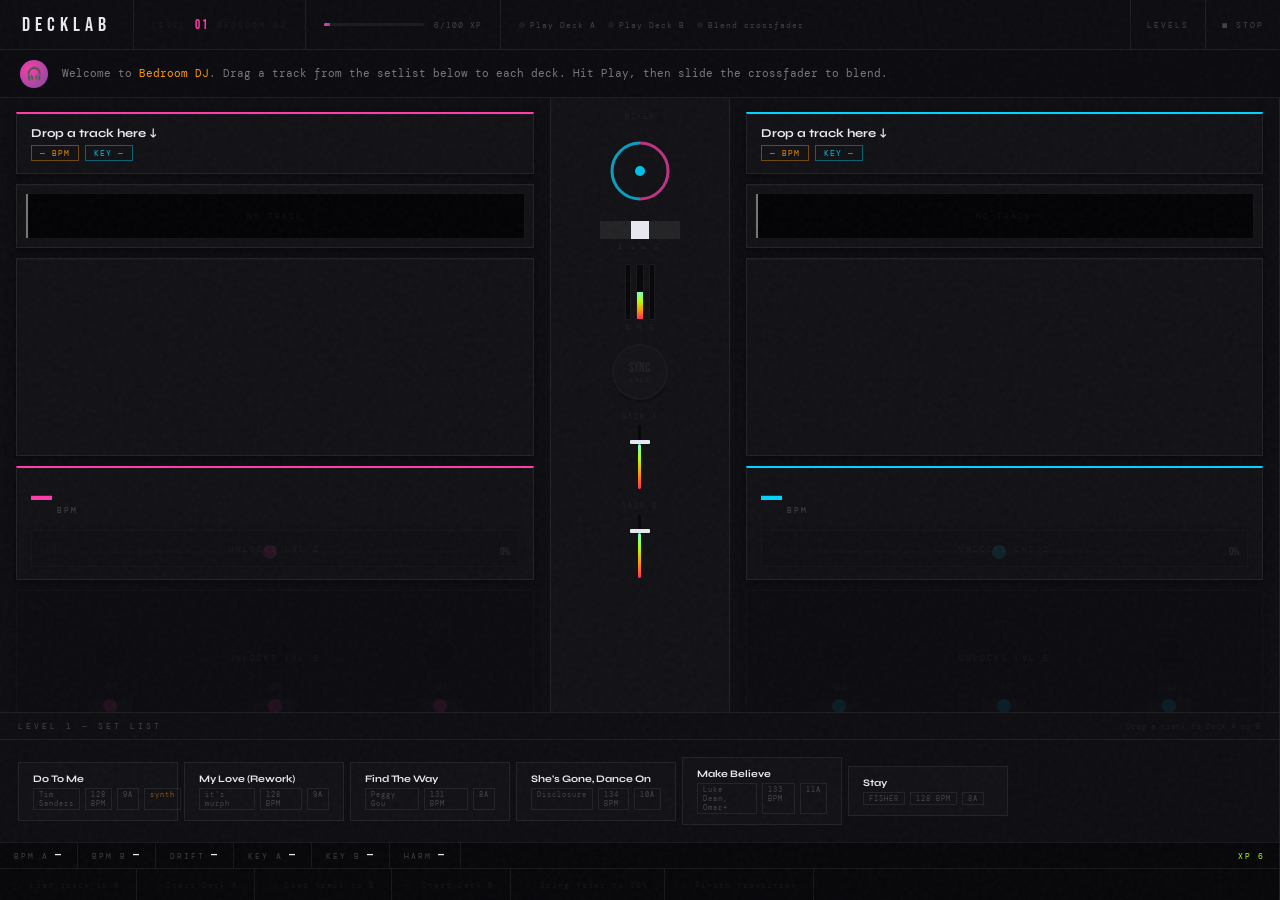
==== commit 3421cceb: "music" ====
--- a/decklab-game.html
+++ b/decklab-game.html
@@ -579,31 +579,31 @@
   // Level 1
   {id:1,  name:"Do To Me",           artist:"Tim Sanders",              bpm:128, key:"9A",  camelot:"9A",  src:null},
   {id:2,  name:"My Love (Rework)",   artist:"it's murph",               bpm:128, key:"9A",  camelot:"9A",  src:"/tracks/my-love.mp3"},
-  {id:3,  name:"Find The Way",       artist:"Peggy Gou",                bpm:131, key:"8A",  camelot:"8A",  src:"./tracks/Find The Way.mp3"},
-  {id:4,  name:"She's Gone, Dance On",artist:"Disclosure",              bpm:134, key:"10A", camelot:"10A", src:null},
-  {id:5,  name:"Make Believe",       artist:"Luke Dean, Omar+",         bpm:133, key:"11A", camelot:"11A", src:null},
-  {id:6,  name:"Stay",               artist:"FISHER",                   bpm:128, key:"8A",  camelot:"8A",  src:null},
+  {id:3,  name:"Find The Way",       artist:"Peggy Gou",                bpm:131, key:"8A",  camelot:"8A",  src:"./tracks/find-the-way.mp3"},
+  {id:4,  name:"She's Gone, Dance On",artist:"Disclosure",              bpm:134, key:"10A", camelot:"10A", src:"./tracks/make-believe.mp3"},
+  {id:5,  name:"Make Believe",       artist:"Luke Dean, Omar+",         bpm:133, key:"11A", camelot:"11A", src:"./tracks/make-believe.mp3"},
+  {id:6,  name:"Stay",               artist:"FISHER",                   bpm:128, key:"8A",  camelot:"8A",  src:"./tracks/Stay.mp3"},
   // Level 2
-  {id:7,  name:"Make Believe",       artist:"Jigitz",                   bpm:146, key:"9A",  camelot:"9A",  src:null},
-  {id:8,  name:"I Guess We're Not the Same",artist:"Sammy Virji",       bpm:140, key:"10A", camelot:"10A", src:null},
-  {id:9,  name:"Picanya 2400",       artist:"KETTAMA",                  bpm:135, key:"8A",  camelot:"8A",  src:null},
-  {id:10, name:"Still Sleepless",    artist:"D.O.D, Carla Monroe",      bpm:126, key:"7A",  camelot:"7A",  src:null},
-  {id:11, name:"sh!ne",              artist:"Disco Lines, wes mills",   bpm:140, key:"9A",  camelot:"9A",  src:null},
+  {id:7,  name:"Make Believe",       artist:"Jigitz",                   bpm:146, key:"9A",  camelot:"9A",  src:"./tracks/make-believe.mp3"},
+  {id:8,  name:"I Guess We're Not the Same",artist:"Sammy Virji",       bpm:140, key:"10A", camelot:"10A", src:"./tracks/i-guess.mp3"},
+  {id:9,  name:"Picanya 2400",       artist:"KETTAMA",                  bpm:135, key:"8A",  camelot:"8A",  src:"./tracks/picanya.mp3"},
+  {id:10, name:"Still Sleepless",    artist:"D.O.D, Carla Monroe",      bpm:126, key:"7A",  camelot:"7A",  src:"./tracks/still-sleepless.mp3"},
+  {id:11, name:"sh!ne",              artist:"Disco Lines, wes mills",   bpm:140, key:"9A",  camelot:"9A",  src:"./tracks/shine.mp3"},
   // Level 3
-  {id:12, name:"Can't Let You Go",   artist:"Oden & Fatzo",             bpm:130, key:"8B",  camelot:"8B",  src:null},
-  {id:13, name:"Lady Love",          artist:"Oden & Fatzo, Camden Cox", bpm:126, key:"7B",  camelot:"7B",  src:null},
-  {id:14, name:"Real Love",          artist:"Retrowaves",               bpm:128, key:"5A",  camelot:"5A",  src:null},
-  {id:15, name:"High and I Like It", artist:"It's Murph, Evalyn",       bpm:128, key:"3B",  camelot:"3B",  src:null},
+  {id:12, name:"Can't Let You Go",   artist:"Oden & Fatzo",             bpm:130, key:"8B",  camelot:"8B",  src:"./tracks/cant-let-you-go.mp3"},
+  {id:13, name:"Lady Love",          artist:"Oden & Fatzo, Camden Cox", bpm:126, key:"7B",  camelot:"7B",  src:"./tracks/lady-love.mp3"},
+  {id:14, name:"Real Love",          artist:"Retrowaves",               bpm:128, key:"5A",  camelot:"5A",  src:"./tracks/real-love.mp3"},
+  {id:15, name:"High and I Like It", artist:"It's Murph, Evalyn",       bpm:128, key:"3B",  camelot:"3B",  src:"./tracks/high-and-i-like-it.mp3"},
   // Level 4
-  {id:16, name:"Thin Line",          artist:"John Summit, Guz",         bpm:125, key:"6A",  camelot:"6A",  src:null},
-  {id:17, name:"In Plain Sight (Always)",artist:"camoufly",             bpm:133, key:"10A", camelot:"10A", src:null},
-  {id:18, name:"tell you straight",  artist:"Jigitz",                   bpm:148, key:"11A", camelot:"11A", src:null},
-  {id:19, name:"The Less I Know (Remix)",artist:"Mau P",               bpm:128, key:"9A",  camelot:"9A",  src:null},
-  // Level 5
-  {id:20, name:"Desire",             artist:"Chris Stussy",             bpm:134, key:"11A", camelot:"11A", src:null},
-  {id:21, name:"ROOM202",            artist:"Knock2, fussy",            bpm:126, key:"6A",  camelot:"6A",  src:null},
-  {id:22, name:"FORMATIONS",         artist:"Mild Minds",               bpm:114, key:"5A",  camelot:"5A",  src:null},
-  {id:23, name:"On & On",            artist:"Chris Lake, Yael Watchman",bpm:129, key:"9A",  camelot:"9A",  src:null},
+  // {id:16, name:"Thin Line",          artist:"John Summit, Guz",         bpm:125, key:"6A",  camelot:"6A",  src:null},
+  // {id:17, name:"In Plain Sight (Always)",artist:"camoufly",             bpm:133, key:"10A", camelot:"10A", src:null},
+  // {id:18, name:"tell you straight",  artist:"Jigitz",                   bpm:148, key:"11A", camelot:"11A", src:null},
+  // {id:19, name:"The Less I Know (Remix)",artist:"Mau P",               bpm:128, key:"9A",  camelot:"9A",  src:null},
+  // // Level 5
+  // {id:20, name:"Desire",             artist:"Chris Stussy",             bpm:134, key:"11A", camelot:"11A", src:null},
+  // {id:21, name:"ROOM202",            artist:"Knock2, fussy",            bpm:126, key:"6A",  camelot:"6A",  src:null},
+  // {id:22, name:"FORMATIONS",         artist:"Mild Minds",               bpm:114, key:"5A",  camelot:"5A",  src:null},
+  // {id:23, name:"On & On",            artist:"Chris Lake, Yael Watchman",bpm:129, key:"9A",  camelot:"9A",  src:null},
 ];
 
 // ══════════════════════════════════════════════
